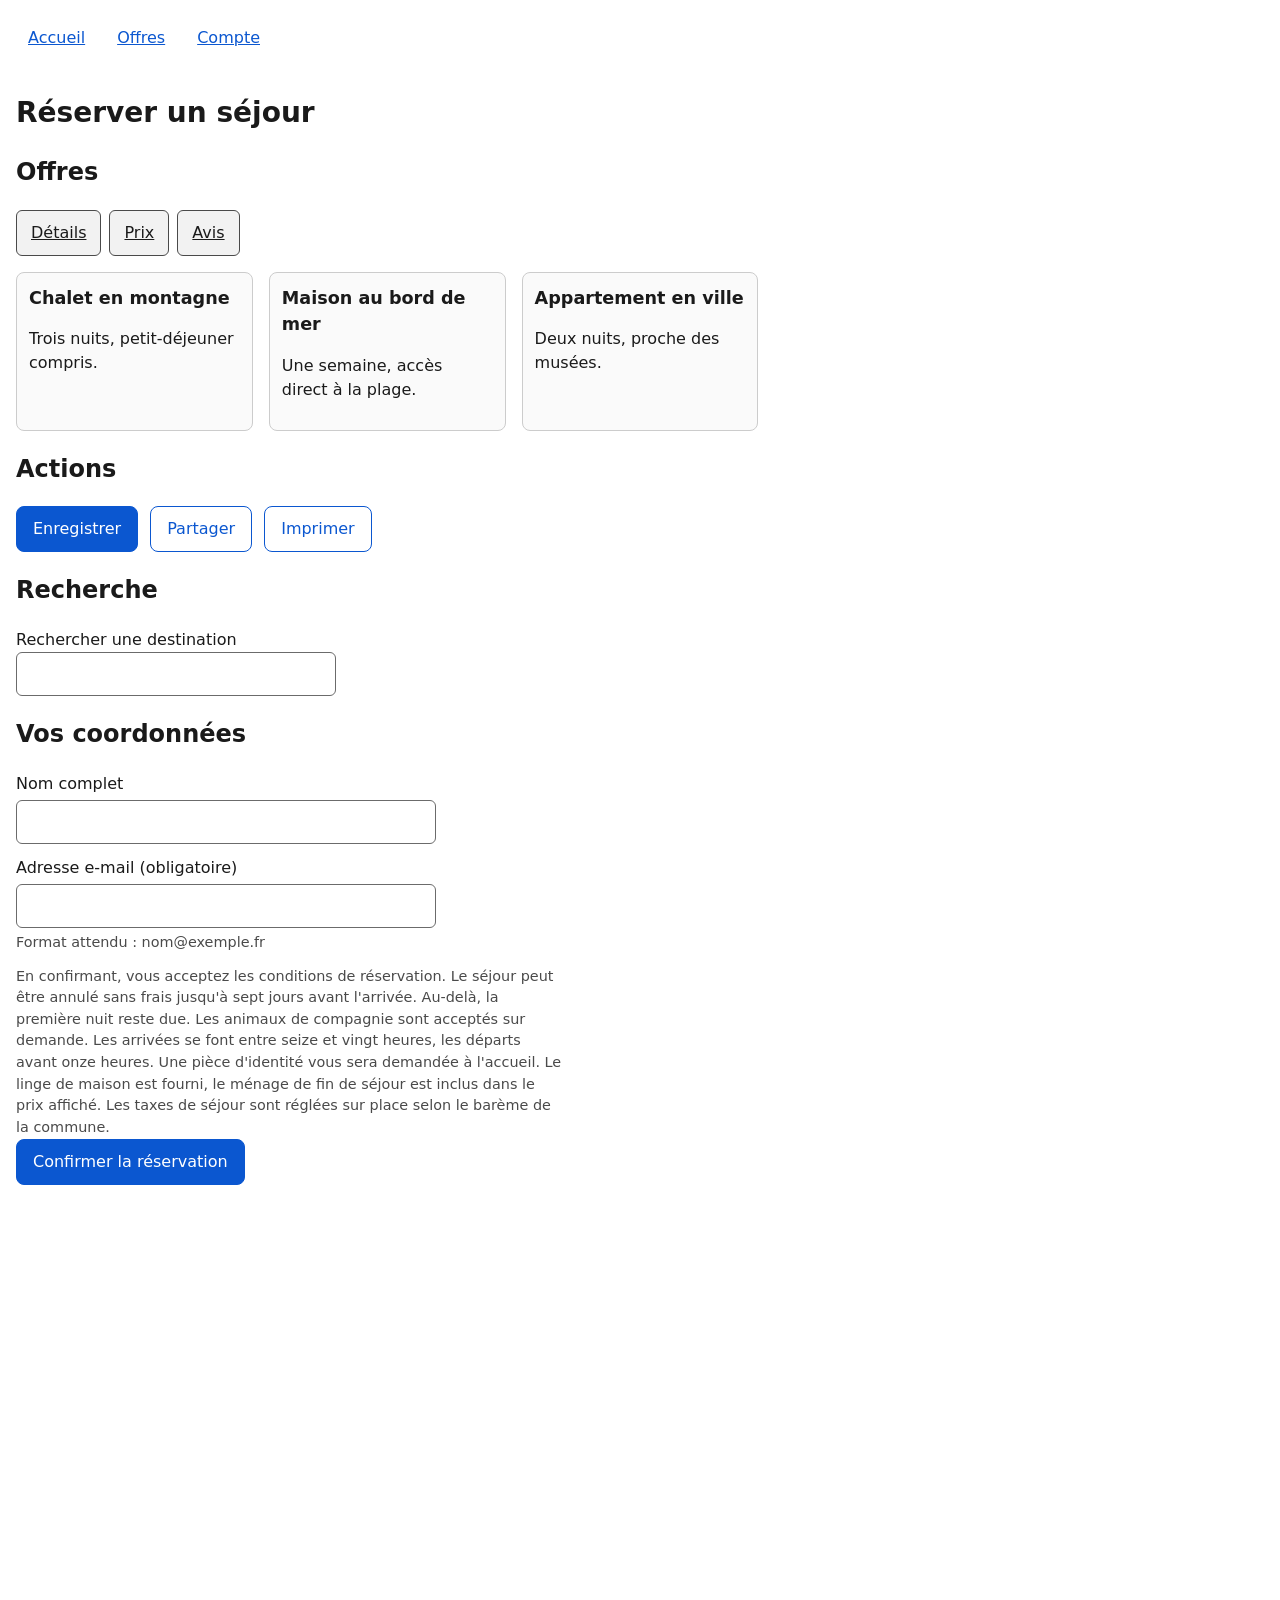
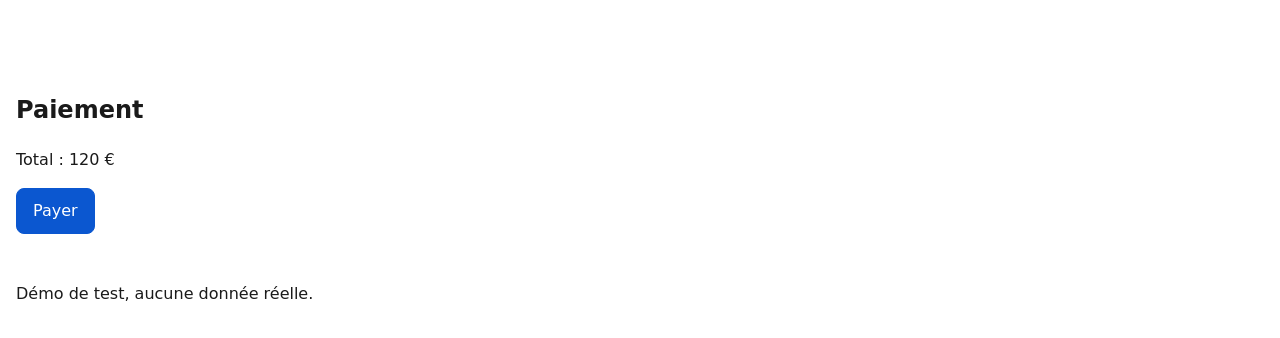
==== plugins/perfect-gui/tests/fixture-app/index.html @ e7fc6928 "Ajoute le plugin perfect-gui et le skill ui-audit-gate Skill d'audit UI/UX avec workflow en 9 étapes" ====
<!doctype html>
<html lang="fr">
<head>
<meta charset="utf-8">
<meta name="viewport" content="width=device-width, initial-scale=1">
<link rel="icon" href="data:,">
<title>Réservation de séjour (application de test ui-audit-gate)</title>
<script>
  const scenarios = new URLSearchParams(location.search).get('scn');
  (scenarios ? scenarios.split(',') : []).forEach((s) => document.documentElement.classList.add('scn-' + s.trim()));
</script>
<style>
  :root { --gap: 16px; --fg: #1a1a1a; --bg: #ffffff; --accent: #0b57d0; --danger: #b3261e; --muted: #4a4a4a; }
  * { box-sizing: border-box; }
  body { margin: 0; font: 16px/1.5 system-ui, sans-serif; color: var(--fg); background: var(--bg); }
  header, main, footer { padding: 16px; }
  .skip-link:not(:focus) { position: absolute; width: 1px; height: 1px; overflow: hidden; clip: rect(0 0 0 0); white-space: nowrap; }
  .site-nav ul, .tabs { display: flex; flex-wrap: wrap; gap: 8px; list-style: none; margin: 0; padding: 0; }
  .site-nav a { display: inline-block; padding: 10px 12px; min-height: 44px; color: var(--accent); }
  h1 { font-size: 1.75rem; margin: 0 0 8px; }
  .btn { display: inline-flex; align-items: center; justify-content: center; min-height: 44px; padding: 10px 16px; border: 1px solid var(--accent); border-radius: 8px; background: var(--accent); color: #fff; font: inherit; cursor: pointer; }
  .btn-secondary { background: #fff; color: var(--accent); }
  .actions-row { display: flex; flex-wrap: wrap; gap: 12px; align-items: flex-start; }
  .tab { display: inline-block; padding: 10px 14px; min-height: 44px; border: 1px solid var(--muted); border-radius: 6px; background: #f2f2f2; color: var(--fg); }
  .offers { display: grid; grid-template-columns: repeat(auto-fill, minmax(200px, 1fr)); gap: var(--gap); margin-top: 16px; }
  .offer { border: 1px solid #ccc; border-radius: 8px; padding: 12px; background: #fafafa; }
  .offer h3 { margin: 0 0 4px; font-size: 1.1rem; }
  .field { display: flex; flex-direction: column; gap: 4px; margin-bottom: 12px; max-width: 420px; }
  .field input, #search { min-height: 44px; padding: 8px; border: 1px solid #6b6b6b; border-radius: 6px; font: inherit; }
  #search { width: 100%; max-width: 320px; display: block; }
  .error-message { color: var(--danger); margin: 0; }
  .hint { color: var(--muted); font-size: 0.9rem; margin: 0; }
  .form-shell { min-height: 100vh; }
  .terms { max-width: 60ch; }

  .scn-01 #share-button { margin-top: 6px; }
  .scn-02 .confirm-button { width: 120px; white-space: nowrap; overflow: hidden; justify-content: flex-start; }
  .cookie-banner { display: none; }
  .scn-03 .cookie-banner { display: block; position: fixed; left: 0; right: 0; bottom: 0; min-height: 240px; padding: 16px; background: #fff; border-top: 2px solid var(--muted); z-index: 10; }
  @media (min-width: 600px) and (max-width: 767px) { .scn-04 .offers { grid-template-columns: repeat(3, 260px); } }
  .scn-07 .tab { width: 84px; white-space: nowrap; overflow: hidden; padding: 10px 6px; }
  .scn-08 .btn { font-size: 0.625rem; padding: 1px 4px; min-height: 0; }
  .scn-10 .form-shell { min-height: 0; height: 100vh; overflow: hidden; }
</style>
</head>
<body>
<a class="skip-link" href="#main">Aller au contenu</a>
<header>
  <nav class="site-nav" aria-label="Navigation principale">
    <ul>
      <li><a href="#main" aria-current="page">Accueil</a></li>
      <li><a href="#offers-title">Offres</a></li>
      <li><a href="#account-title">Compte</a></li>
    </ul>
  </nav>
</header>
<main id="main">
  <h1>Réserver un séjour</h1>

  <section aria-labelledby="offers-title">
    <h2 id="offers-title">Offres</h2>
    <ul class="tabs">
      <li><a class="tab" href="#details">Détails</a></li>
      <li><a class="tab" href="#prix">Prix</a></li>
      <li><a class="tab" href="#avis">Avis</a></li>
    </ul>
    <div class="offers">
      <article class="offer"><h3>Chalet en montagne</h3><p>Trois nuits, petit-déjeuner compris.</p></article>
      <article class="offer"><h3>Maison au bord de mer</h3><p>Une semaine, accès direct à la plage.</p></article>
      <article class="offer"><h3>Appartement en ville</h3><p>Deux nuits, proche des musées.</p></article>
    </div>
  </section>

  <section aria-labelledby="actions-title">
    <h2 id="actions-title">Actions</h2>
    <div class="actions-row">
      <button class="btn" type="button">Enregistrer</button>
      <button class="btn btn-secondary" type="button" id="share-button">Partager</button>
      <button class="btn btn-secondary" type="button">Imprimer</button>
    </div>
  </section>

  <section aria-labelledby="search-title">
    <h2 id="search-title">Recherche</h2>
    <label for="search">Rechercher une destination</label>
    <input id="search" type="search" autocomplete="off">
  </section>

  <section aria-labelledby="account-title">
    <h2 id="account-title">Vos coordonnées</h2>
    <div class="form-shell">
      <form id="booking-form" novalidate>
        <div id="form-fields"></div>
        <p class="hint terms">En confirmant, vous acceptez les conditions de réservation. Le séjour peut être annulé sans frais jusqu'à sept jours avant l'arrivée. Au-delà, la première nuit reste due. Les animaux de compagnie sont acceptés sur demande. Les arrivées se font entre seize et vingt heures, les départs avant onze heures. Une pièce d'identité vous sera demandée à l'accueil. Le linge de maison est fourni, le ménage de fin de séjour est inclus dans le prix affiché. Les taxes de séjour sont réglées sur place selon le barème de la commune.</p>
        <div id="form-summary" role="alert"></div>
        <button class="btn confirm-button" type="submit" id="submit-booking">Confirmer la réservation</button>
      </form>
    </div>
  </section>

  <section aria-labelledby="payment-title">
    <h2 id="payment-title">Paiement</h2>
    <p>Total : 120 €</p>
    <button class="btn" type="button" id="pay-button">Payer</button>
  </section>
</main>
<footer><p>Démo de test, aucune donnée réelle.</p></footer>

<section class="cookie-banner" aria-label="Cookies">
  <p>Nous utilisons des cookies pour mesurer l'audience.</p>
  <button class="btn" type="button">Accepter</button>
</section>

<script>
  const has = (code) => document.documentElement.classList.contains('scn-' + code);
  const fieldsHost = document.getElementById('form-fields');
  const renderFields = () => {
    fieldsHost.innerHTML = `
      <div class="field"><label for="full-name">Nom complet</label><input id="full-name" name="full-name" autocomplete="name"></div>
      <div class="field" id="email-field"><label for="email">Adresse e-mail (obligatoire)</label>
        <input id="email" name="email" type="email" autocomplete="email" aria-describedby="email-hint">
        <p class="hint" id="email-hint">Format attendu : nom@exemple.fr</p></div>`;
  };
  renderFields();
  if (has('09')) window.matchMedia('(min-width: 768px)').addEventListener('change', renderFields);

  if (has('05')) {
    document.getElementById('search').addEventListener('keydown', (event) => {
      if (event.key === 'Tab') { event.preventDefault(); event.target.focus(); }
    });
  }

  document.getElementById('booking-form').addEventListener('submit', (event) => {
    event.preventDefault();
    const email = document.getElementById('email');
    const summary = document.getElementById('form-summary');
    document.querySelectorAll('.error-message').forEach((n) => n.remove());
    summary.textContent = '';
    email.removeAttribute('aria-invalid');
    email.setAttribute('aria-describedby', 'email-hint');
    if (/^[^@\s]+@[^@\s]+\.[^@\s]+$/.test(email.value)) { summary.textContent = 'Réservation enregistrée.'; return; }
    if (has('06')) {
      const message = document.createElement('p');
      message.className = 'error-message';
      message.textContent = 'Erreur';
      document.getElementById('booking-form').prepend(message);
      email.style.borderColor = '#b3261e';
      return;
    }
    const message = document.createElement('p');
    message.className = 'error-message';
    message.id = 'email-error';
    message.textContent = 'Saisissez une adresse e-mail valide, par exemple nom@exemple.fr';
    document.getElementById('email-field').append(message);
    email.setAttribute('aria-invalid', 'true');
    email.setAttribute('aria-describedby', 'email-hint email-error');
    summary.innerHTML = 'Le formulaire contient 1 erreur : <a href="#email">adresse e-mail</a>.';
    email.focus();
  });
</script>
</body>
</html>
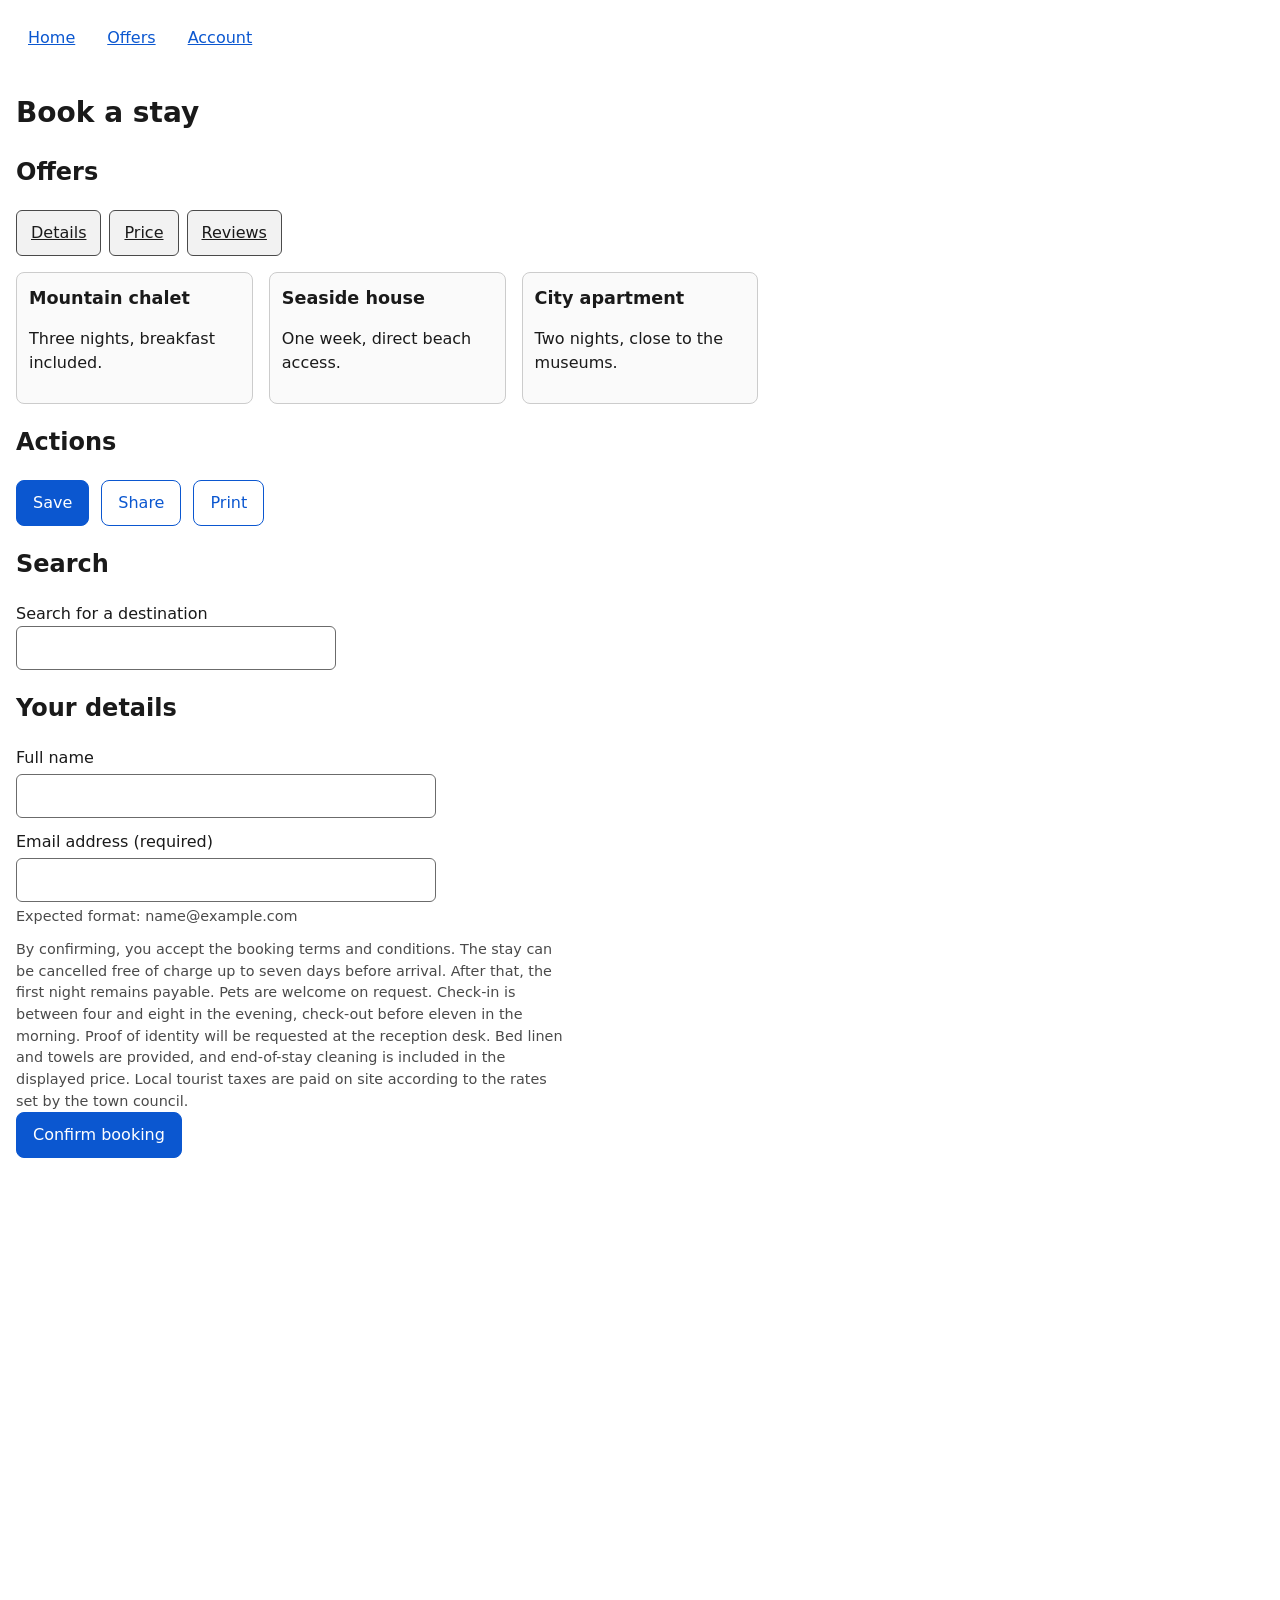
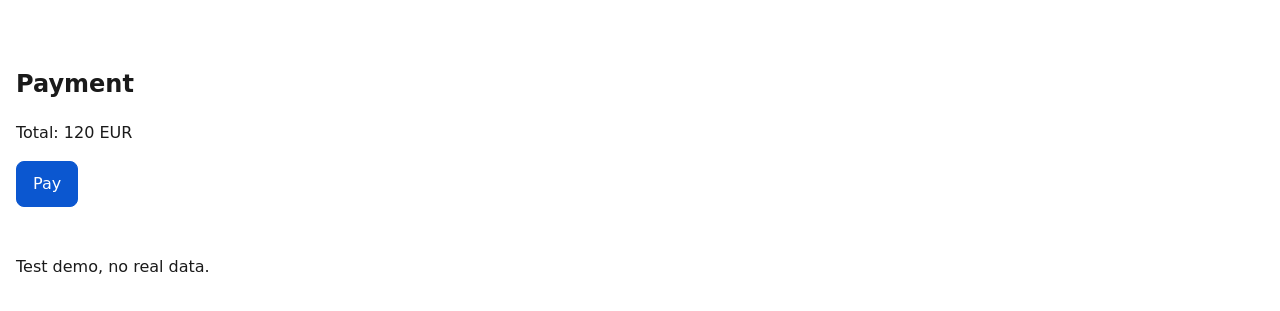
==== commit d7c007cd: "Translate the whole plugin to English (v1.2.0) Skill, references, commands, scripts (JSON keys, stat" ====
--- a/plugins/perfect-gui/tests/fixture-app/index.html
+++ b/plugins/perfect-gui/tests/fixture-app/index.html
@@ -1,10 +1,10 @@
 <!doctype html>
-<html lang="fr">
+<html lang="en">
 <head>
 <meta charset="utf-8">
 <meta name="viewport" content="width=device-width, initial-scale=1">
 <link rel="icon" href="data:,">
-<title>Réservation de séjour (application de test ui-audit-gate)</title>
+<title>Holiday booking (ui-audit-gate test application)</title>
 <script>
   const scenarios = new URLSearchParams(location.search).get('scn');
   (scenarios ? scenarios.split(',') : []).forEach((s) => document.documentElement.classList.add('scn-' + s.trim()));
@@ -44,71 +44,71 @@
 </style>
 </head>
 <body>
-<a class="skip-link" href="#main">Aller au contenu</a>
+<a class="skip-link" href="#main">Skip to content</a>
 <header>
-  <nav class="site-nav" aria-label="Navigation principale">
+  <nav class="site-nav" aria-label="Main navigation">
     <ul>
-      <li><a href="#main" aria-current="page">Accueil</a></li>
-      <li><a href="#offers-title">Offres</a></li>
-      <li><a href="#account-title">Compte</a></li>
+      <li><a href="#main" aria-current="page">Home</a></li>
+      <li><a href="#offers-title">Offers</a></li>
+      <li><a href="#account-title">Account</a></li>
     </ul>
   </nav>
 </header>
 <main id="main">
-  <h1>Réserver un séjour</h1>
+  <h1>Book a stay</h1>
 
   <section aria-labelledby="offers-title">
-    <h2 id="offers-title">Offres</h2>
+    <h2 id="offers-title">Offers</h2>
     <ul class="tabs">
-      <li><a class="tab" href="#details">Détails</a></li>
-      <li><a class="tab" href="#prix">Prix</a></li>
-      <li><a class="tab" href="#avis">Avis</a></li>
+      <li><a class="tab" href="#details">Details</a></li>
+      <li><a class="tab" href="#price">Price</a></li>
+      <li><a class="tab" href="#reviews">Reviews</a></li>
     </ul>
     <div class="offers">
-      <article class="offer"><h3>Chalet en montagne</h3><p>Trois nuits, petit-déjeuner compris.</p></article>
-      <article class="offer"><h3>Maison au bord de mer</h3><p>Une semaine, accès direct à la plage.</p></article>
-      <article class="offer"><h3>Appartement en ville</h3><p>Deux nuits, proche des musées.</p></article>
+      <article class="offer"><h3>Mountain chalet</h3><p>Three nights, breakfast included.</p></article>
+      <article class="offer"><h3>Seaside house</h3><p>One week, direct beach access.</p></article>
+      <article class="offer"><h3>City apartment</h3><p>Two nights, close to the museums.</p></article>
     </div>
   </section>
 
   <section aria-labelledby="actions-title">
     <h2 id="actions-title">Actions</h2>
     <div class="actions-row">
-      <button class="btn" type="button">Enregistrer</button>
-      <button class="btn btn-secondary" type="button" id="share-button">Partager</button>
-      <button class="btn btn-secondary" type="button">Imprimer</button>
+      <button class="btn" type="button">Save</button>
+      <button class="btn btn-secondary" type="button" id="share-button">Share</button>
+      <button class="btn btn-secondary" type="button">Print</button>
     </div>
   </section>
 
   <section aria-labelledby="search-title">
-    <h2 id="search-title">Recherche</h2>
-    <label for="search">Rechercher une destination</label>
+    <h2 id="search-title">Search</h2>
+    <label for="search">Search for a destination</label>
     <input id="search" type="search" autocomplete="off">
   </section>
 
   <section aria-labelledby="account-title">
-    <h2 id="account-title">Vos coordonnées</h2>
+    <h2 id="account-title">Your details</h2>
     <div class="form-shell">
       <form id="booking-form" novalidate>
         <div id="form-fields"></div>
-        <p class="hint terms">En confirmant, vous acceptez les conditions de réservation. Le séjour peut être annulé sans frais jusqu'à sept jours avant l'arrivée. Au-delà, la première nuit reste due. Les animaux de compagnie sont acceptés sur demande. Les arrivées se font entre seize et vingt heures, les départs avant onze heures. Une pièce d'identité vous sera demandée à l'accueil. Le linge de maison est fourni, le ménage de fin de séjour est inclus dans le prix affiché. Les taxes de séjour sont réglées sur place selon le barème de la commune.</p>
+        <p class="hint terms">By confirming, you accept the booking terms and conditions. The stay can be cancelled free of charge up to seven days before arrival. After that, the first night remains payable. Pets are welcome on request. Check-in is between four and eight in the evening, check-out before eleven in the morning. Proof of identity will be requested at the reception desk. Bed linen and towels are provided, and end-of-stay cleaning is included in the displayed price. Local tourist taxes are paid on site according to the rates set by the town council.</p>
         <div id="form-summary" role="alert"></div>
-        <button class="btn confirm-button" type="submit" id="submit-booking">Confirmer la réservation</button>
+        <button class="btn confirm-button" type="submit" id="submit-booking">Confirm booking</button>
       </form>
     </div>
   </section>
 
   <section aria-labelledby="payment-title">
-    <h2 id="payment-title">Paiement</h2>
-    <p>Total : 120 €</p>
-    <button class="btn" type="button" id="pay-button">Payer</button>
+    <h2 id="payment-title">Payment</h2>
+    <p>Total: 120 EUR</p>
+    <button class="btn" type="button" id="pay-button">Pay</button>
   </section>
 </main>
-<footer><p>Démo de test, aucune donnée réelle.</p></footer>
+<footer><p>Test demo, no real data.</p></footer>
 
 <section class="cookie-banner" aria-label="Cookies">
-  <p>Nous utilisons des cookies pour mesurer l'audience.</p>
-  <button class="btn" type="button">Accepter</button>
+  <p>We use cookies to measure our audience.</p>
+  <button class="btn" type="button">Accept</button>
 </section>
 
 <script>
@@ -116,10 +116,10 @@
   const fieldsHost = document.getElementById('form-fields');
   const renderFields = () => {
     fieldsHost.innerHTML = `
-      <div class="field"><label for="full-name">Nom complet</label><input id="full-name" name="full-name" autocomplete="name"></div>
-      <div class="field" id="email-field"><label for="email">Adresse e-mail (obligatoire)</label>
+      <div class="field"><label for="full-name">Full name</label><input id="full-name" name="full-name" autocomplete="name"></div>
+      <div class="field" id="email-field"><label for="email">Email address (required)</label>
         <input id="email" name="email" type="email" autocomplete="email" aria-describedby="email-hint">
-        <p class="hint" id="email-hint">Format attendu : nom@exemple.fr</p></div>`;
+        <p class="hint" id="email-hint">Expected format: name@example.com</p></div>`;
   };
   renderFields();
   if (has('09')) window.matchMedia('(min-width: 768px)').addEventListener('change', renderFields);
@@ -138,11 +138,11 @@
     summary.textContent = '';
     email.removeAttribute('aria-invalid');
     email.setAttribute('aria-describedby', 'email-hint');
-    if (/^[^@\s]+@[^@\s]+\.[^@\s]+$/.test(email.value)) { summary.textContent = 'Réservation enregistrée.'; return; }
+    if (/^[^@\s]+@[^@\s]+\.[^@\s]+$/.test(email.value)) { summary.textContent = 'Booking saved.'; return; }
     if (has('06')) {
       const message = document.createElement('p');
       message.className = 'error-message';
-      message.textContent = 'Erreur';
+      message.textContent = 'Error';
       document.getElementById('booking-form').prepend(message);
       email.style.borderColor = '#b3261e';
       return;
@@ -150,11 +150,11 @@
     const message = document.createElement('p');
     message.className = 'error-message';
     message.id = 'email-error';
-    message.textContent = 'Saisissez une adresse e-mail valide, par exemple nom@exemple.fr';
+    message.textContent = 'Enter a valid email address, for example name@example.com';
     document.getElementById('email-field').append(message);
     email.setAttribute('aria-invalid', 'true');
     email.setAttribute('aria-describedby', 'email-hint email-error');
-    summary.innerHTML = 'Le formulaire contient 1 erreur : <a href="#email">adresse e-mail</a>.';
+    summary.innerHTML = 'The form contains 1 error: <a href="#email">email address</a>.';
     email.focus();
   });
 </script>
